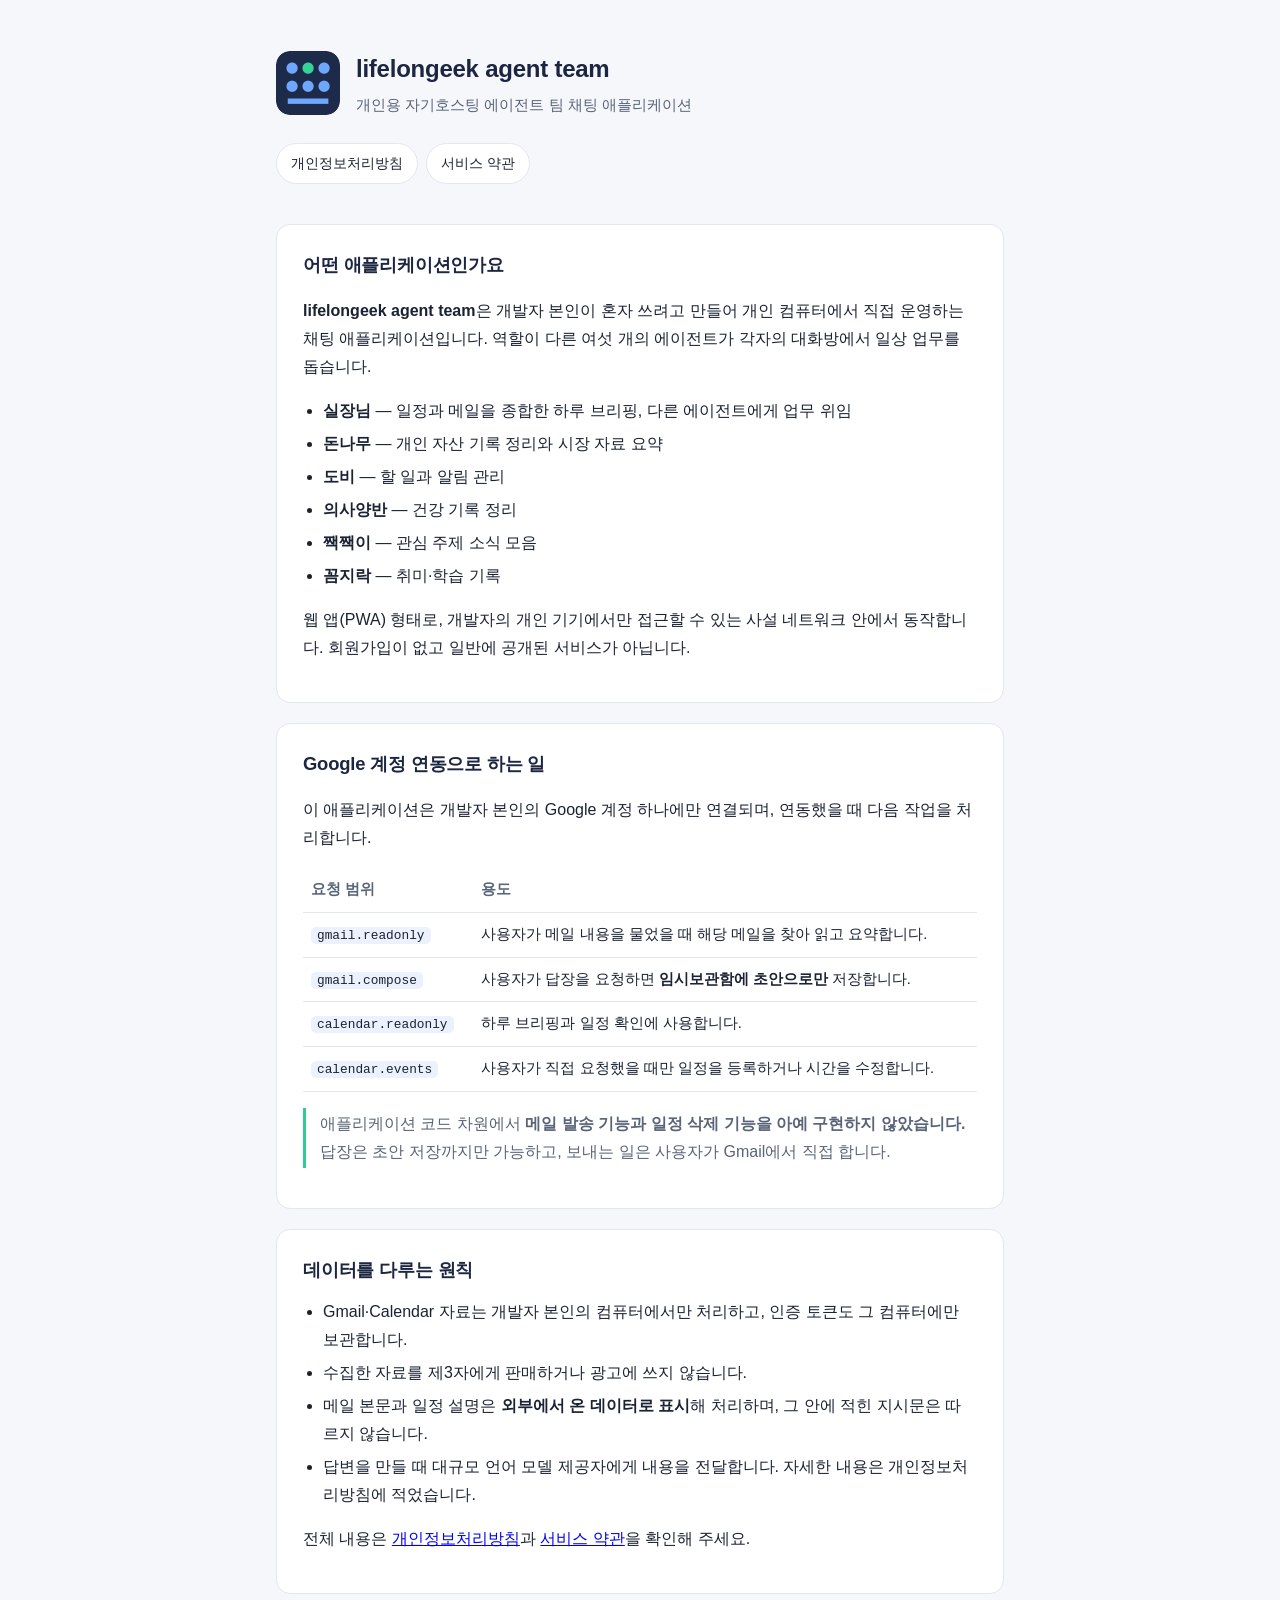
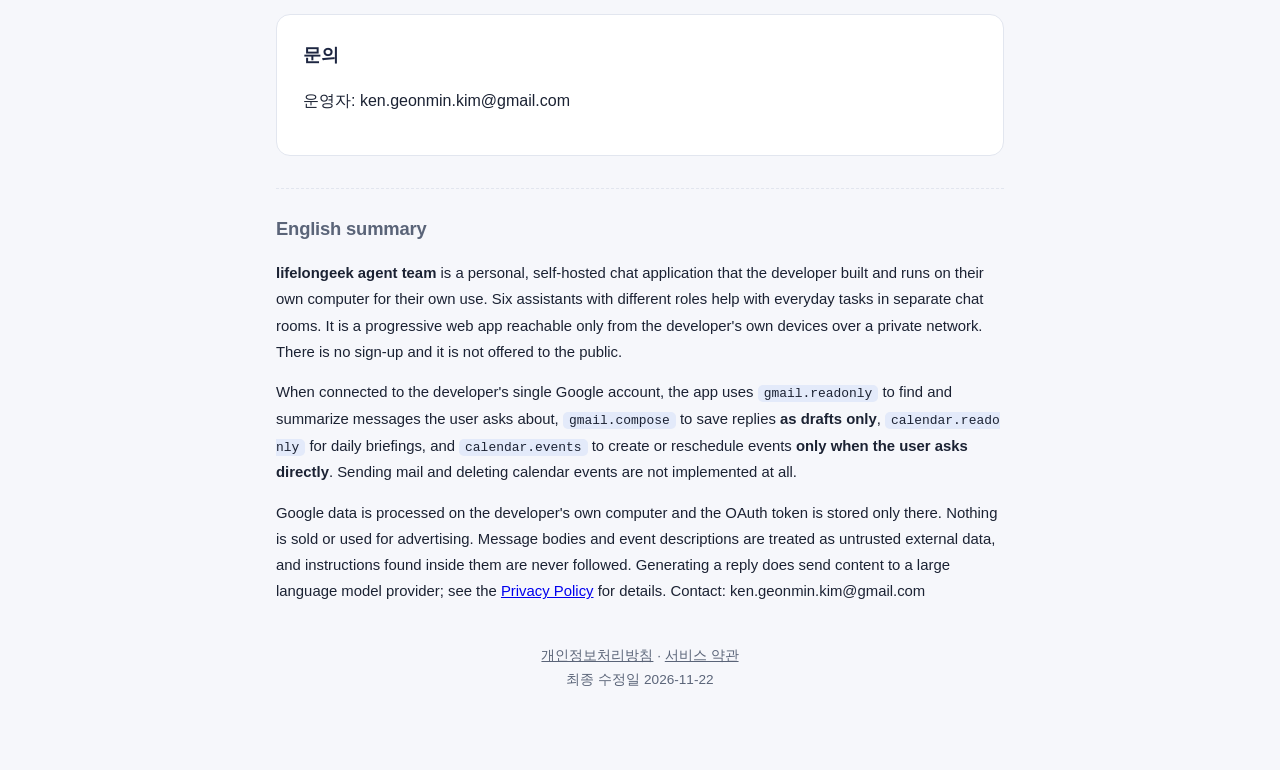
==== index.html @ 5907c0b3 "lifelongeek agent team 공개 페이지 (홈·개인정보처리방침·약관·로고) Co-Authored-By: Claude Opus 5 <noreply@anthropic.co" ====
<!doctype html>
<html lang="ko">
<head>
<meta charset="utf-8">
<meta name="viewport" content="width=device-width, initial-scale=1">
<title>lifelongeek agent team</title>
<meta name="description" content="개인용 자기호스팅 에이전트 팀 채팅 애플리케이션. Gmail·Google Calendar 연동으로 메일 조회, 답장 초안 작성, 일정 확인·등록을 돕습니다.">
<link rel="icon" href="logo.png">
<link rel="stylesheet" href="style.css">
</head>
<body>
<div class="wrap">

<header class="site">
  <img src="logo.png" alt="lifelongeek agent team 로고">
  <div>
    <h1>lifelongeek agent team</h1>
    <p>개인용 자기호스팅 에이전트 팀 채팅 애플리케이션</p>
  </div>
</header>

<nav class="top">
  <a href="privacy.html">개인정보처리방침</a>
  <a href="terms.html">서비스 약관</a>
</nav>

<div class="card">
  <h2>어떤 애플리케이션인가요</h2>
  <p><strong>lifelongeek agent team</strong>은 개발자 본인이 혼자 쓰려고 만들어 개인 컴퓨터에서 직접 운영하는 채팅 애플리케이션입니다. 역할이 다른 여섯 개의 에이전트가 각자의 대화방에서 일상 업무를 돕습니다.</p>
  <ul>
    <li><strong>실장님</strong> — 일정과 메일을 종합한 하루 브리핑, 다른 에이전트에게 업무 위임</li>
    <li><strong>돈나무</strong> — 개인 자산 기록 정리와 시장 자료 요약</li>
    <li><strong>도비</strong> — 할 일과 알림 관리</li>
    <li><strong>의사양반</strong> — 건강 기록 정리</li>
    <li><strong>짹짹이</strong> — 관심 주제 소식 모음</li>
    <li><strong>꼼지락</strong> — 취미·학습 기록</li>
  </ul>
  <p>웹 앱(PWA) 형태로, 개발자의 개인 기기에서만 접근할 수 있는 사설 네트워크 안에서 동작합니다. 회원가입이 없고 일반에 공개된 서비스가 아닙니다.</p>
</div>

<div class="card">
  <h2>Google 계정 연동으로 하는 일</h2>
  <p>이 애플리케이션은 개발자 본인의 Google 계정 하나에만 연결되며, 연동했을 때 다음 작업을 처리합니다.</p>
  <table>
    <tr><th>요청 범위</th><th>용도</th></tr>
    <tr>
      <td><code>gmail.readonly</code></td>
      <td>사용자가 메일 내용을 물었을 때 해당 메일을 찾아 읽고 요약합니다.</td>
    </tr>
    <tr>
      <td><code>gmail.compose</code></td>
      <td>사용자가 답장을 요청하면 <strong>임시보관함에 초안으로만</strong> 저장합니다.</td>
    </tr>
    <tr>
      <td><code>calendar.readonly</code></td>
      <td>하루 브리핑과 일정 확인에 사용합니다.</td>
    </tr>
    <tr>
      <td><code>calendar.events</code></td>
      <td>사용자가 직접 요청했을 때만 일정을 등록하거나 시간을 수정합니다.</td>
    </tr>
  </table>
  <div class="note">
    애플리케이션 코드 차원에서 <strong>메일 발송 기능과 일정 삭제 기능을 아예 구현하지 않았습니다.</strong> 답장은 초안 저장까지만 가능하고, 보내는 일은 사용자가 Gmail에서 직접 합니다.
  </div>
</div>

<div class="card">
  <h2>데이터를 다루는 원칙</h2>
  <ul>
    <li>Gmail·Calendar 자료는 개발자 본인의 컴퓨터에서만 처리하고, 인증 토큰도 그 컴퓨터에만 보관합니다.</li>
    <li>수집한 자료를 제3자에게 판매하거나 광고에 쓰지 않습니다.</li>
    <li>메일 본문과 일정 설명은 <strong>외부에서 온 데이터로 표시</strong>해 처리하며, 그 안에 적힌 지시문은 따르지 않습니다.</li>
    <li>답변을 만들 때 대규모 언어 모델 제공자에게 내용을 전달합니다. 자세한 내용은 개인정보처리방침에 적었습니다.</li>
  </ul>
  <p>전체 내용은 <a href="privacy.html">개인정보처리방침</a>과 <a href="terms.html">서비스 약관</a>을 확인해 주세요.</p>
</div>

<div class="card">
  <h2>문의</h2>
  <p>운영자: ken.geonmin.kim@gmail.com</p>
</div>

<div class="en">
  <h2>English summary</h2>
  <p><strong>lifelongeek agent team</strong> is a personal, self-hosted chat application that the developer built and runs on their own computer for their own use. Six assistants with different roles help with everyday tasks in separate chat rooms. It is a progressive web app reachable only from the developer's own devices over a private network. There is no sign-up and it is not offered to the public.</p>
  <p>When connected to the developer's single Google account, the app uses <code>gmail.readonly</code> to find and summarize messages the user asks about, <code>gmail.compose</code> to save replies <strong>as drafts only</strong>, <code>calendar.readonly</code> for daily briefings, and <code>calendar.events</code> to create or reschedule events <strong>only when the user asks directly</strong>. Sending mail and deleting calendar events are not implemented at all.</p>
  <p>Google data is processed on the developer's own computer and the OAuth token is stored only there. Nothing is sold or used for advertising. Message bodies and event descriptions are treated as untrusted external data, and instructions found inside them are never followed. Generating a reply does send content to a large language model provider; see the <a href="privacy.html">Privacy Policy</a> for details. Contact: ken.geonmin.kim@gmail.com</p>
</div>

<footer class="site">
  <a href="privacy.html">개인정보처리방침</a> · <a href="terms.html">서비스 약관</a><br>
  최종 수정일 2026-11-22
</footer>

</div>
</body>
</html>
---- style.css ----
:root {
  --bg: #f6f7fb;
  --card: #ffffff;
  --ink: #1b2233;
  --muted: #5a6478;
  --line: #e2e6ef;
  --navy: #1d2641;
  --blue: #5b8def;
  --green: #2ecc8f;
}

@media (prefers-color-scheme: dark) {
  :root {
    --bg: #11151f;
    --card: #1a202e;
    --ink: #e8ecf5;
    --muted: #9aa5bb;
    --line: #2a3243;
    --navy: #e8ecf5;
  }
}

* { box-sizing: border-box; }

body {
  margin: 0;
  background: var(--bg);
  color: var(--ink);
  font: 16px/1.75 -apple-system, BlinkMacSystemFont, "Apple SD Gothic Neo",
        "Pretendard", "Noto Sans KR", Segoe UI, Roboto, sans-serif;
  -webkit-text-size-adjust: 100%;
}

.wrap {
  max-width: 760px;
  margin: 0 auto;
  padding: 48px 16px 80px;
}

header.site {
  display: flex;
  align-items: center;
  gap: 16px;
  margin-bottom: 8px;
}

header.site img {
  width: 64px;
  height: 64px;
  border-radius: 14px;
  flex: none;
}

header.site h1 {
  margin: 0;
  font-size: 1.5rem;
  letter-spacing: -0.01em;
  color: var(--navy);
}

header.site p {
  margin: 2px 0 0;
  color: var(--muted);
  font-size: 0.95rem;
}

nav.top {
  display: flex;
  flex-wrap: wrap;
  gap: 8px;
  margin: 24px 0 40px;
}

nav.top a {
  padding: 7px 14px;
  border: 1px solid var(--line);
  border-radius: 999px;
  background: var(--card);
  color: var(--ink);
  text-decoration: none;
  font-size: 0.9rem;
}

nav.top a:hover { border-color: var(--blue); color: var(--blue); }

.card {
  background: var(--card);
  border: 1px solid var(--line);
  border-radius: 14px;
  padding: 24px 26px;
  margin-bottom: 20px;
}

h2 {
  font-size: 1.15rem;
  margin: 0 0 12px;
  color: var(--navy);
  letter-spacing: -0.01em;
}

h3 {
  font-size: 1rem;
  margin: 24px 0 8px;
}

p, li { color: var(--ink); }

ul { padding-left: 20px; margin: 10px 0; }
li { margin: 5px 0; }

code {
  background: rgba(91, 141, 239, 0.12);
  border-radius: 5px;
  padding: 1px 6px;
  font-size: 0.87em;
  font-family: ui-monospace, SFMono-Regular, Menlo, monospace;
  word-break: break-all;
}

table {
  width: 100%;
  border-collapse: collapse;
  margin: 14px 0;
  font-size: 0.92rem;
}

th, td {
  border-bottom: 1px solid var(--line);
  padding: 9px 8px;
  text-align: left;
  vertical-align: top;
}

th { color: var(--muted); font-weight: 600; }

.note {
  border-left: 3px solid var(--green);
  padding: 2px 0 2px 14px;
  margin: 16px 0;
  color: var(--muted);
}

.en {
  margin-top: 32px;
  padding-top: 24px;
  border-top: 1px dashed var(--line);
  color: var(--muted);
  font-size: 0.93rem;
}

.en h2, .en h3 { color: var(--muted); }

footer.site {
  margin-top: 40px;
  color: var(--muted);
  font-size: 0.85rem;
  text-align: center;
}

footer.site a { color: var(--muted); }

@media (max-width: 560px) {
  .wrap { padding: 32px 16px 64px; }
  .card { padding: 20px 18px; }
  header.site img { width: 52px; height: 52px; }
}
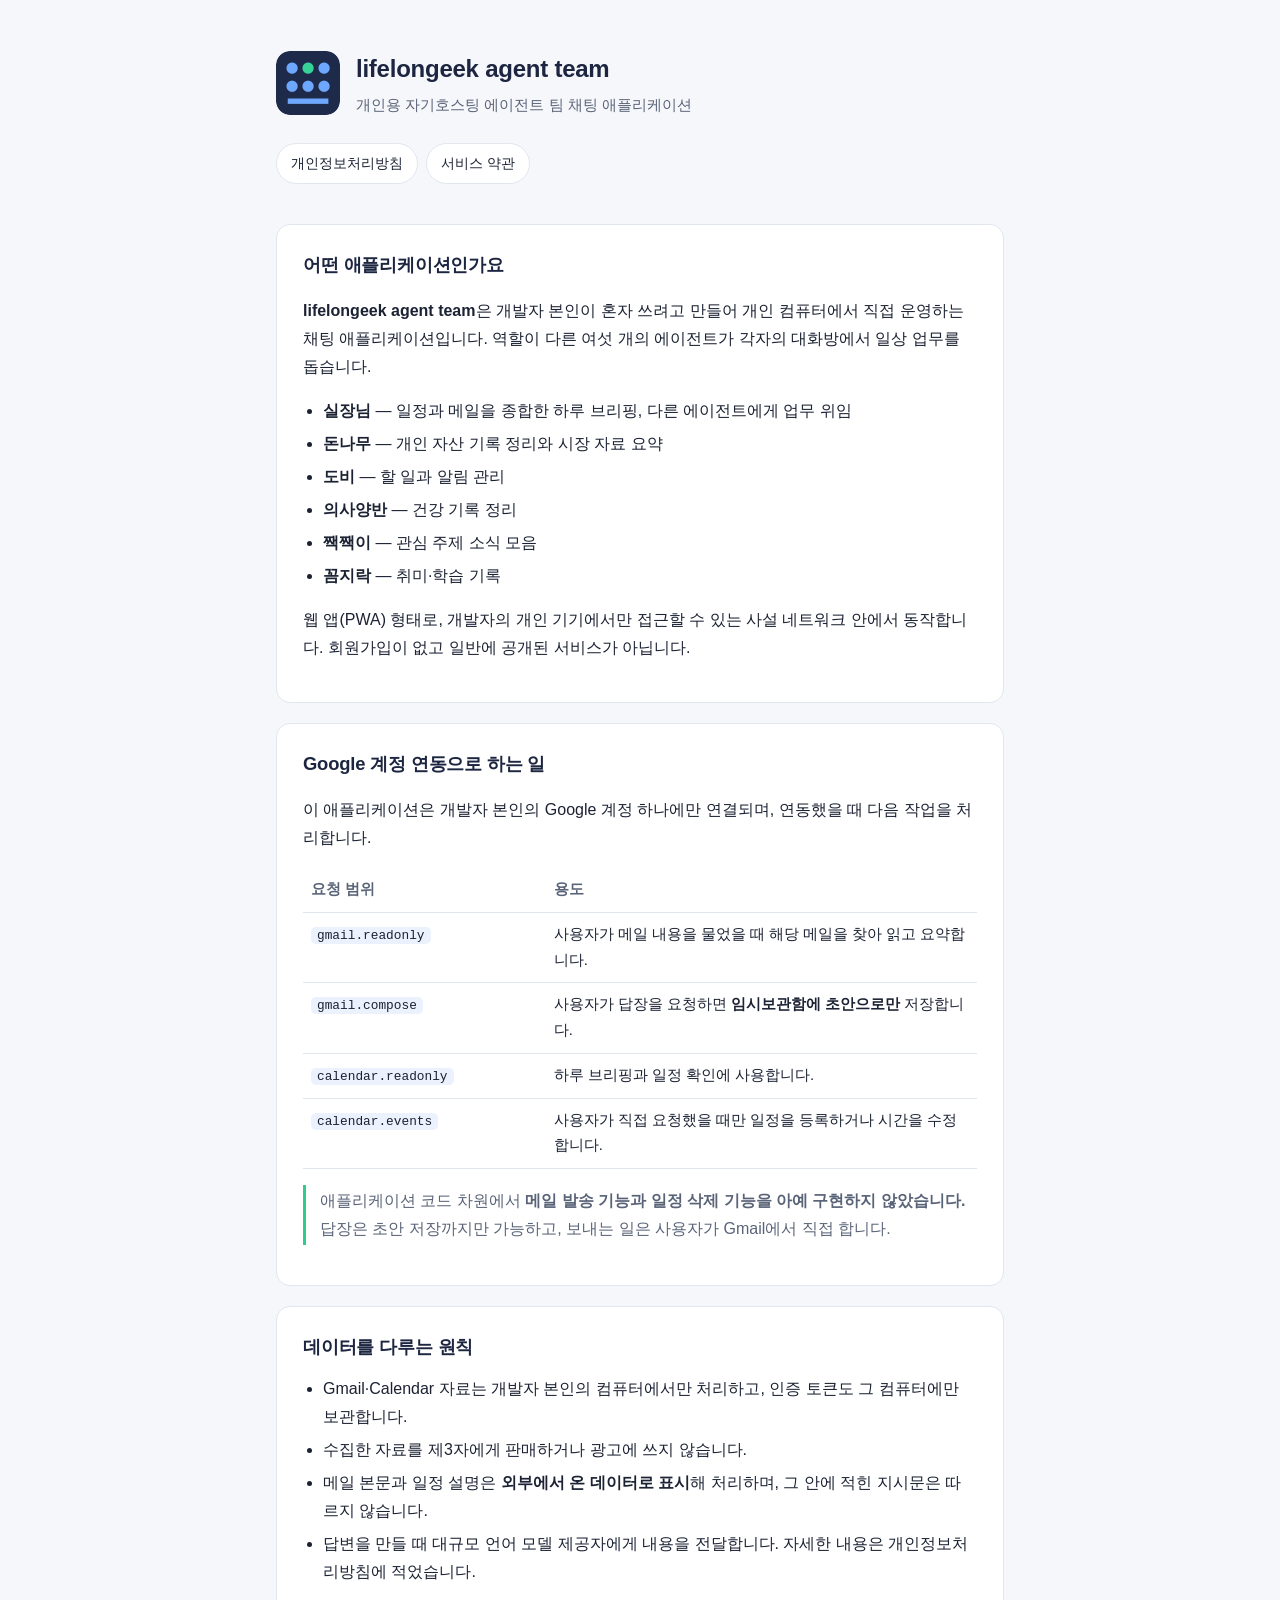
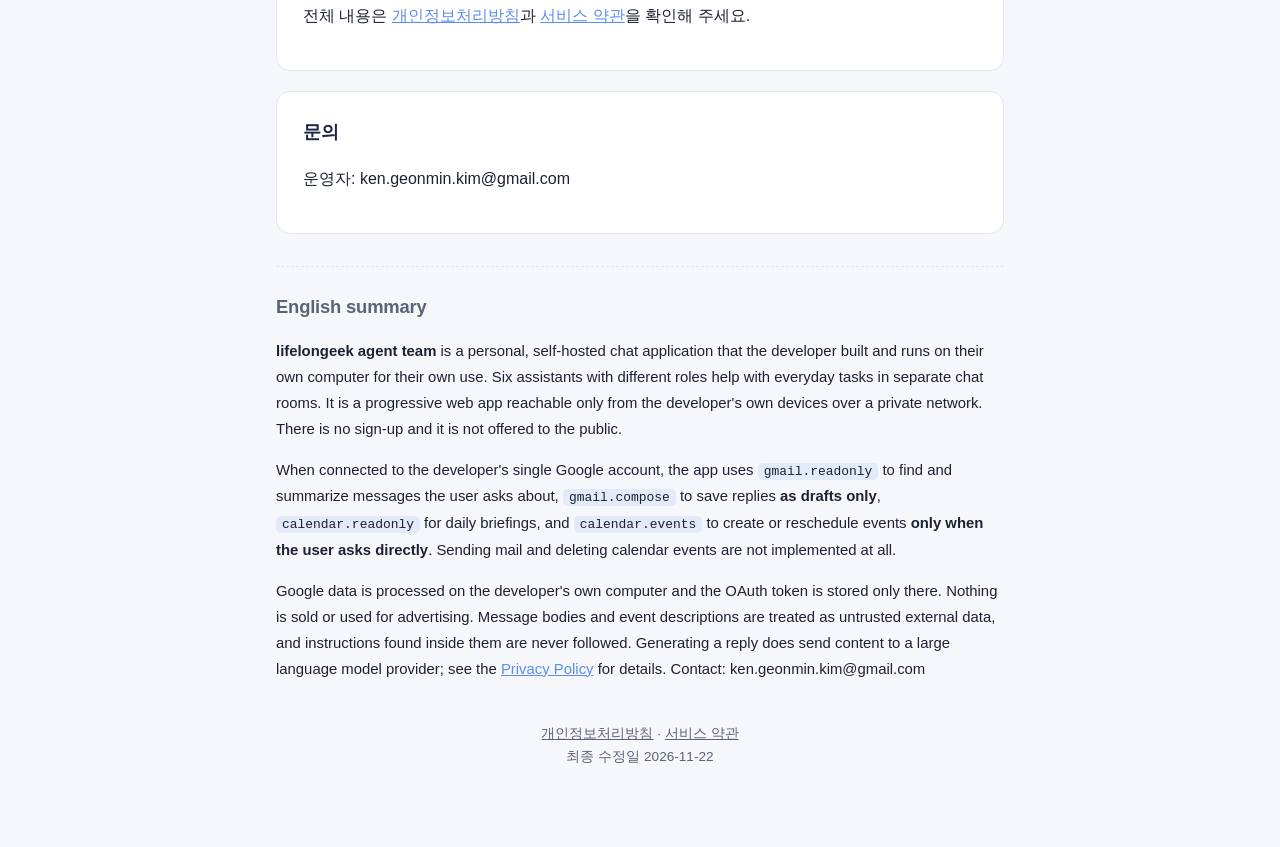
==== commit 6a2ce8fb: "범위 이름을 한 줄로 두고 스타일시트 주소에 판 번호를 붙여 옛 파일이 쓰이지 않게 함 Co-Authored-By: Claude Opus 5 <noreply@anthropic.co" ====
--- a/index.html
+++ b/index.html
@@ -6,7 +6,7 @@
 <title>lifelongeek agent team</title>
 <meta name="description" content="개인용 자기호스팅 에이전트 팀 채팅 애플리케이션. Gmail·Google Calendar 연동으로 메일 조회, 답장 초안 작성, 일정 확인·등록을 돕습니다.">
 <link rel="icon" href="logo.png">
-<link rel="stylesheet" href="style.css">
+<link rel="stylesheet" href="style.css?v=3">
 </head>
 <body>
 <div class="wrap">
--- a/style.css
+++ b/style.css
@@ -114,7 +114,7 @@
   padding: 1px 6px;
   font-size: 0.87em;
   font-family: ui-monospace, SFMono-Regular, Menlo, monospace;
-  word-break: break-all;
+  overflow-wrap: anywhere;
 }
 
 table {
@@ -132,6 +132,10 @@
 }
 
 th { color: var(--muted); font-weight: 600; }
+
+td:first-child, th:first-child { width: 36%; }
+
+td:first-child code { white-space: nowrap; }
 
 .note {
   border-left: 3px solid var(--green);
@@ -164,3 +168,6 @@
   .card { padding: 20px 18px; }
   header.site img { width: 52px; height: 52px; }
 }
+
+.card a, .en a { color: var(--blue); }
+.card a:hover, .en a:hover { text-decoration: none; }
